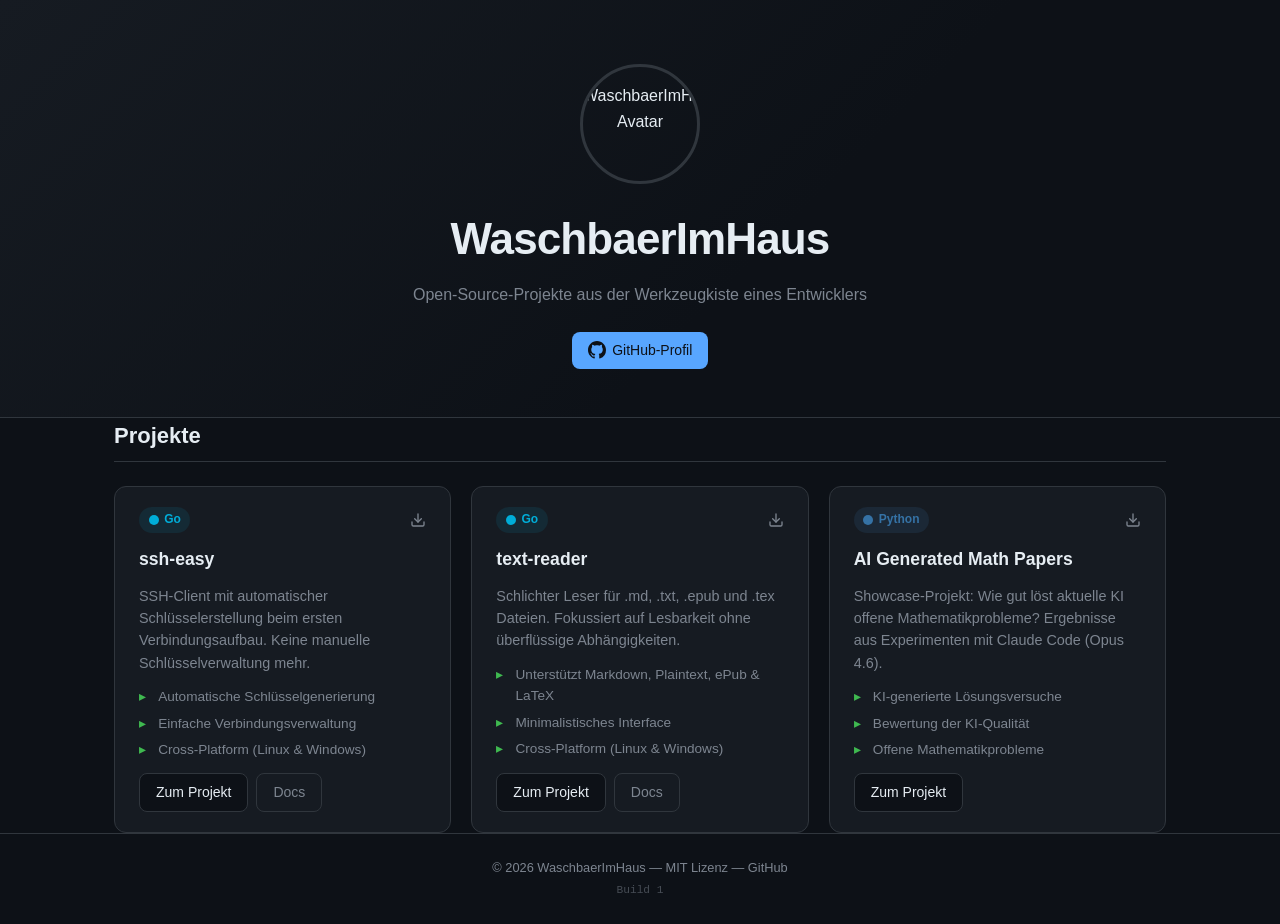
==== index.html @ d4f712e7 "Add GitHub Pages landing page (Build 1) - Modern dark landing page showcasing all 3 projects (ssh-ea" ====
<!DOCTYPE html>
<!--
	@file index.html
	@brief Startseite des GitHub-Profils von WaschbaerImHaus.
	       Zeigt alle Projekte übersichtlich an.
	@author Kurt Ingwer
	@lastModified 2026-03-28
-->
<html lang="de">
<head>
	<meta charset="UTF-8">
	<meta name="viewport" content="width=device-width, initial-scale=1.0">
	<meta name="description" content="WaschbaerImHaus – GitHub-Projekte: SSH-Client, Text-Reader und KI-Mathematik">
	<title>WaschbaerImHaus – Projekte</title>
	<link rel="stylesheet" href="style.css">
	<link rel="icon" href="favicon.svg" type="image/svg+xml">
</head>
<body>
	<!-- ===== Header / Hero ===== -->
	<header class="hero">
		<div class="hero-inner">
			<div class="avatar-wrap">
				<img
					src="https://github.com/WaschbaerImHaus.png"
					alt="WaschbaerImHaus Avatar"
					class="avatar"
					width="120"
					height="120"
				>
			</div>
			<h1>WaschbaerImHaus</h1>
			<p class="tagline">Open-Source-Projekte aus der Werkzeugkiste eines Entwicklers</p>
			<div class="hero-links">
				<a href="https://github.com/WaschbaerImHaus" target="_blank" rel="noopener" class="btn btn-primary">
					<svg xmlns="http://www.w3.org/2000/svg" width="18" height="18" viewBox="0 0 24 24" fill="currentColor" aria-hidden="true"><path d="M12 0C5.37 0 0 5.37 0 12c0 5.31 3.435 9.795 8.205 11.385.6.105.825-.255.825-.57 0-.285-.015-1.23-.015-2.235-3.015.555-3.795-.735-4.035-1.41-.135-.345-.72-1.41-1.23-1.695-.42-.225-1.02-.78-.015-.795.945-.015 1.62.87 1.845 1.23 1.08 1.815 2.805 1.305 3.495.99.105-.78.42-1.305.765-1.605-2.67-.3-5.46-1.335-5.46-5.925 0-1.305.465-2.385 1.23-3.225-.12-.3-.54-1.53.12-3.18 0 0 1.005-.315 3.3 1.23.96-.27 1.98-.405 3-.405s2.04.135 3 .405c2.295-1.56 3.3-1.23 3.3-1.23.66 1.65.24 2.88.12 3.18.765.84 1.23 1.905 1.23 3.225 0 4.605-2.805 5.625-5.475 5.925.435.375.81 1.095.81 2.22 0 1.605-.015 2.895-.015 3.3 0 .315.225.69.825.57A12.02 12.02 0 0 0 24 12c0-6.63-5.37-12-12-12z"/></svg>
					GitHub-Profil
				</a>
			</div>
		</div>
	</header>

	<!-- ===== Projekte ===== -->
	<main class="container">
		<h2 class="section-title">Projekte</h2>

		<div class="projects-grid">

			<!-- ssh-easy -->
			<article class="card" data-lang="Go">
				<div class="card-header">
					<span class="lang-badge go">Go</span>
					<div class="card-icons">
						<a href="https://github.com/WaschbaerImHaus/ssh-easy/releases" target="_blank" rel="noopener" title="Releases" class="icon-link">
							<svg xmlns="http://www.w3.org/2000/svg" width="16" height="16" viewBox="0 0 24 24" fill="none" stroke="currentColor" stroke-width="2" stroke-linecap="round" stroke-linejoin="round" aria-hidden="true"><path d="M21 15v4a2 2 0 0 1-2 2H5a2 2 0 0 1-2-2v-4"/><polyline points="7 10 12 15 17 10"/><line x1="12" y1="15" x2="12" y2="3"/></svg>
						</a>
					</div>
				</div>
				<h3>ssh-easy</h3>
				<p class="card-desc">SSH-Client mit automatischer Schlüsselerstellung beim ersten Verbindungsaufbau. Keine manuelle Schlüsselverwaltung mehr.</p>
				<ul class="feature-list">
					<li>Automatische Schlüsselgenerierung</li>
					<li>Einfache Verbindungsverwaltung</li>
					<li>Cross-Platform (Linux &amp; Windows)</li>
				</ul>
				<div class="card-footer">
					<a href="https://github.com/WaschbaerImHaus/ssh-easy" target="_blank" rel="noopener" class="btn btn-secondary">Zum Projekt</a>
					<a href="https://waschbaer.github.io/ssh-easy" target="_blank" rel="noopener" class="btn btn-ghost">Docs</a>
				</div>
			</article>

			<!-- text-reader -->
			<article class="card" data-lang="Go">
				<div class="card-header">
					<span class="lang-badge go">Go</span>
					<div class="card-icons">
						<a href="https://github.com/WaschbaerImHaus/text-reader/releases" target="_blank" rel="noopener" title="Releases" class="icon-link">
							<svg xmlns="http://www.w3.org/2000/svg" width="16" height="16" viewBox="0 0 24 24" fill="none" stroke="currentColor" stroke-width="2" stroke-linecap="round" stroke-linejoin="round" aria-hidden="true"><path d="M21 15v4a2 2 0 0 1-2 2H5a2 2 0 0 1-2-2v-4"/><polyline points="7 10 12 15 17 10"/><line x1="12" y1="15" x2="12" y2="3"/></svg>
						</a>
					</div>
				</div>
				<h3>text-reader</h3>
				<p class="card-desc">Schlichter Leser für .md, .txt, .epub und .tex Dateien. Fokussiert auf Lesbarkeit ohne überflüssige Abhängigkeiten.</p>
				<ul class="feature-list">
					<li>Unterstützt Markdown, Plaintext, ePub &amp; LaTeX</li>
					<li>Minimalistisches Interface</li>
					<li>Cross-Platform (Linux &amp; Windows)</li>
				</ul>
				<div class="card-footer">
					<a href="https://github.com/WaschbaerImHaus/text-reader" target="_blank" rel="noopener" class="btn btn-secondary">Zum Projekt</a>
					<a href="https://waschbaer.github.io/text-reader" target="_blank" rel="noopener" class="btn btn-ghost">Docs</a>
				</div>
			</article>

			<!-- ai-generated-math-papers -->
			<article class="card" data-lang="Python">
				<div class="card-header">
					<span class="lang-badge python">Python</span>
					<div class="card-icons">
						<a href="https://github.com/WaschbaerImHaus/ai-generated-math-papers/releases" target="_blank" rel="noopener" title="Releases" class="icon-link">
							<svg xmlns="http://www.w3.org/2000/svg" width="16" height="16" viewBox="0 0 24 24" fill="none" stroke="currentColor" stroke-width="2" stroke-linecap="round" stroke-linejoin="round" aria-hidden="true"><path d="M21 15v4a2 2 0 0 1-2 2H5a2 2 0 0 1-2-2v-4"/><polyline points="7 10 12 15 17 10"/><line x1="12" y1="15" x2="12" y2="3"/></svg>
						</a>
					</div>
				</div>
				<h3>AI Generated Math Papers</h3>
				<p class="card-desc">Showcase-Projekt: Wie gut löst aktuelle KI offene Mathematikprobleme? Ergebnisse aus Experimenten mit Claude Code (Opus 4.6).</p>
				<ul class="feature-list">
					<li>KI-generierte Lösungsversuche</li>
					<li>Bewertung der KI-Qualität</li>
					<li>Offene Mathematikprobleme</li>
				</ul>
				<div class="card-footer">
					<a href="https://github.com/WaschbaerImHaus/ai-generated-math-papers" target="_blank" rel="noopener" class="btn btn-secondary">Zum Projekt</a>
				</div>
			</article>

		</div>
	</main>

	<!-- ===== Footer ===== -->
	<footer class="site-footer">
		<p>
			&copy; 2026 WaschbaerImHaus &mdash; MIT Lizenz &mdash;
			<a href="https://github.com/WaschbaerImHaus" target="_blank" rel="noopener">GitHub</a>
		</p>
		<p class="build-info">Build 1</p>
	</footer>
</body>
</html>
---- style.css ----
/*
 * @file style.css
 * @brief Stildefinitionen für die WaschbaerImHaus GitHub Page.
 *        Modernes, dunkles Design mit Akzentfarben je Programmiersprache.
 * @author Kurt Ingwer
 * @lastModified 2026-03-28
 */

/* ===== CSS-Variablen ===== */
:root {
	/* Farben */
	--bg-primary:    #0d1117;   /* GitHub-Dunkelhintergrund */
	--bg-secondary:  #161b22;   /* Karten-Hintergrund */
	--bg-hover:      #1c2128;   /* Hover-Zustand */
	--border:        #30363d;   /* Rahmenfarbe */
	--text-primary:  #e6edf3;   /* Haupttext */
	--text-muted:    #7d8590;   /* Gedämpfter Text */
	--accent-blue:   #58a6ff;   /* Link-Farbe */
	--accent-green:  #3fb950;   /* Erfolg */

	/* Sprach-Badges */
	--go-color:      #00add8;
	--python-color:  #3572a5;

	/* Abstände */
	--radius:        8px;
	--radius-lg:     12px;

	/* Typografie */
	--font-sans: -apple-system, BlinkMacSystemFont, "Segoe UI", Helvetica, Arial, sans-serif;
	--font-mono: "SFMono-Regular", Consolas, "Liberation Mono", Menlo, monospace;
}

/* ===== Reset & Basis ===== */
*, *::before, *::after {
	box-sizing: border-box;
	margin: 0;
	padding: 0;
}

html {
	scroll-behavior: smooth;
}

body {
	background-color: var(--bg-primary);
	color: var(--text-primary);
	font-family: var(--font-sans);
	font-size: 16px;
	line-height: 1.6;
	min-height: 100vh;
	display: flex;
	flex-direction: column;
}

a {
	color: var(--accent-blue);
	text-decoration: none;
}

a:hover {
	text-decoration: underline;
}

img {
	display: block;
	max-width: 100%;
}

ul {
	list-style: none;
}

/* ===== Hilfklassen ===== */
.container {
	width: 100%;
	max-width: 1100px;
	margin: 0 auto;
	padding: 0 1.5rem;
}

/* ===== Buttons ===== */
.btn {
	display: inline-flex;
	align-items: center;
	gap: 0.4rem;
	padding: 0.45rem 1rem;
	border-radius: var(--radius);
	font-size: 0.875rem;
	font-weight: 500;
	cursor: pointer;
	transition: background 0.15s, opacity 0.15s;
	text-decoration: none;
}

.btn:hover {
	text-decoration: none;
	opacity: 0.85;
}

.btn-primary {
	background: var(--accent-blue);
	color: var(--bg-primary);
}

.btn-secondary {
	background: var(--bg-primary);
	color: var(--text-primary);
	border: 1px solid var(--border);
}

.btn-secondary:hover {
	background: var(--bg-hover);
}

.btn-ghost {
	background: transparent;
	color: var(--text-muted);
	border: 1px solid var(--border);
}

.btn-ghost:hover {
	background: var(--bg-hover);
	color: var(--text-primary);
}

/* ===== Hero / Header ===== */
.hero {
	background: linear-gradient(135deg, #161b22 0%, #0d1117 60%);
	border-bottom: 1px solid var(--border);
	padding: 4rem 1.5rem 3rem;
	text-align: center;
}

.hero-inner {
	max-width: 640px;
	margin: 0 auto;
}

.avatar-wrap {
	margin-bottom: 1.25rem;
}

.avatar {
	border-radius: 50%;
	border: 3px solid var(--border);
	margin: 0 auto;
	transition: transform 0.3s;
}

.avatar:hover {
	transform: scale(1.05);
}

.hero h1 {
	font-size: clamp(1.75rem, 4vw, 2.75rem);
	font-weight: 700;
	letter-spacing: -0.02em;
	margin-bottom: 0.5rem;
}

.tagline {
	color: var(--text-muted);
	font-size: 1rem;
	margin-bottom: 1.5rem;
}

.hero-links {
	display: flex;
	justify-content: center;
	gap: 0.75rem;
	flex-wrap: wrap;
}

/* ===== Hauptinhalt ===== */
main {
	flex: 1;
	padding: 3rem 1.5rem;
}

.section-title {
	font-size: 1.375rem;
	font-weight: 600;
	margin-bottom: 1.5rem;
	padding-bottom: 0.5rem;
	border-bottom: 1px solid var(--border);
}

/* ===== Projektraster ===== */
.projects-grid {
	display: grid;
	grid-template-columns: repeat(auto-fill, minmax(300px, 1fr));
	gap: 1.25rem;
}

/* ===== Karten ===== */
.card {
	background: var(--bg-secondary);
	border: 1px solid var(--border);
	border-radius: var(--radius-lg);
	padding: 1.25rem 1.5rem;
	display: flex;
	flex-direction: column;
	gap: 0.75rem;
	transition: border-color 0.2s, box-shadow 0.2s;
}

.card:hover {
	border-color: var(--accent-blue);
	box-shadow: 0 0 0 1px rgba(88, 166, 255, 0.15);
}

.card-header {
	display: flex;
	align-items: center;
	justify-content: space-between;
}

.card-icons {
	display: flex;
	gap: 0.5rem;
}

.icon-link {
	color: var(--text-muted);
	display: flex;
	align-items: center;
	transition: color 0.15s;
}

.icon-link:hover {
	color: var(--accent-blue);
	text-decoration: none;
}

/* ===== Sprach-Badges ===== */
.lang-badge {
	display: inline-flex;
	align-items: center;
	gap: 0.35rem;
	font-size: 0.75rem;
	font-weight: 600;
	padding: 0.2rem 0.6rem;
	border-radius: 999px;
}

.lang-badge::before {
	content: "";
	display: inline-block;
	width: 10px;
	height: 10px;
	border-radius: 50%;
}

.lang-badge.go {
	color: var(--go-color);
	background: rgba(0, 173, 216, 0.1);
}

.lang-badge.go::before {
	background: var(--go-color);
}

.lang-badge.python {
	color: var(--python-color);
	background: rgba(53, 114, 165, 0.15);
}

.lang-badge.python::before {
	background: var(--python-color);
}

/* ===== Karten-Text ===== */
.card h3 {
	font-size: 1.1rem;
	font-weight: 600;
}

.card-desc {
	color: var(--text-muted);
	font-size: 0.9rem;
	line-height: 1.55;
}

/* ===== Feature-Liste ===== */
.feature-list {
	display: flex;
	flex-direction: column;
	gap: 0.3rem;
}

.feature-list li {
	font-size: 0.85rem;
	color: var(--text-muted);
	padding-left: 1.2rem;
	position: relative;
}

.feature-list li::before {
	content: "▸";
	position: absolute;
	left: 0;
	color: var(--accent-green);
}

/* ===== Karten-Footer ===== */
.card-footer {
	margin-top: auto;
	display: flex;
	gap: 0.5rem;
	flex-wrap: wrap;
}

/* ===== Site-Footer ===== */
.site-footer {
	border-top: 1px solid var(--border);
	padding: 1.5rem;
	text-align: center;
	font-size: 0.8rem;
	color: var(--text-muted);
	display: flex;
	flex-direction: column;
	gap: 0.25rem;
}

.site-footer a {
	color: var(--text-muted);
}

.site-footer a:hover {
	color: var(--accent-blue);
}

.build-info {
	font-family: var(--font-mono);
	font-size: 0.7rem;
	opacity: 0.5;
}

/* ===== Responsive ===== */
@media (max-width: 640px) {
	.hero {
		padding: 2.5rem 1rem 2rem;
	}

	.projects-grid {
		grid-template-columns: 1fr;
	}

	.card {
		padding: 1rem;
	}
}
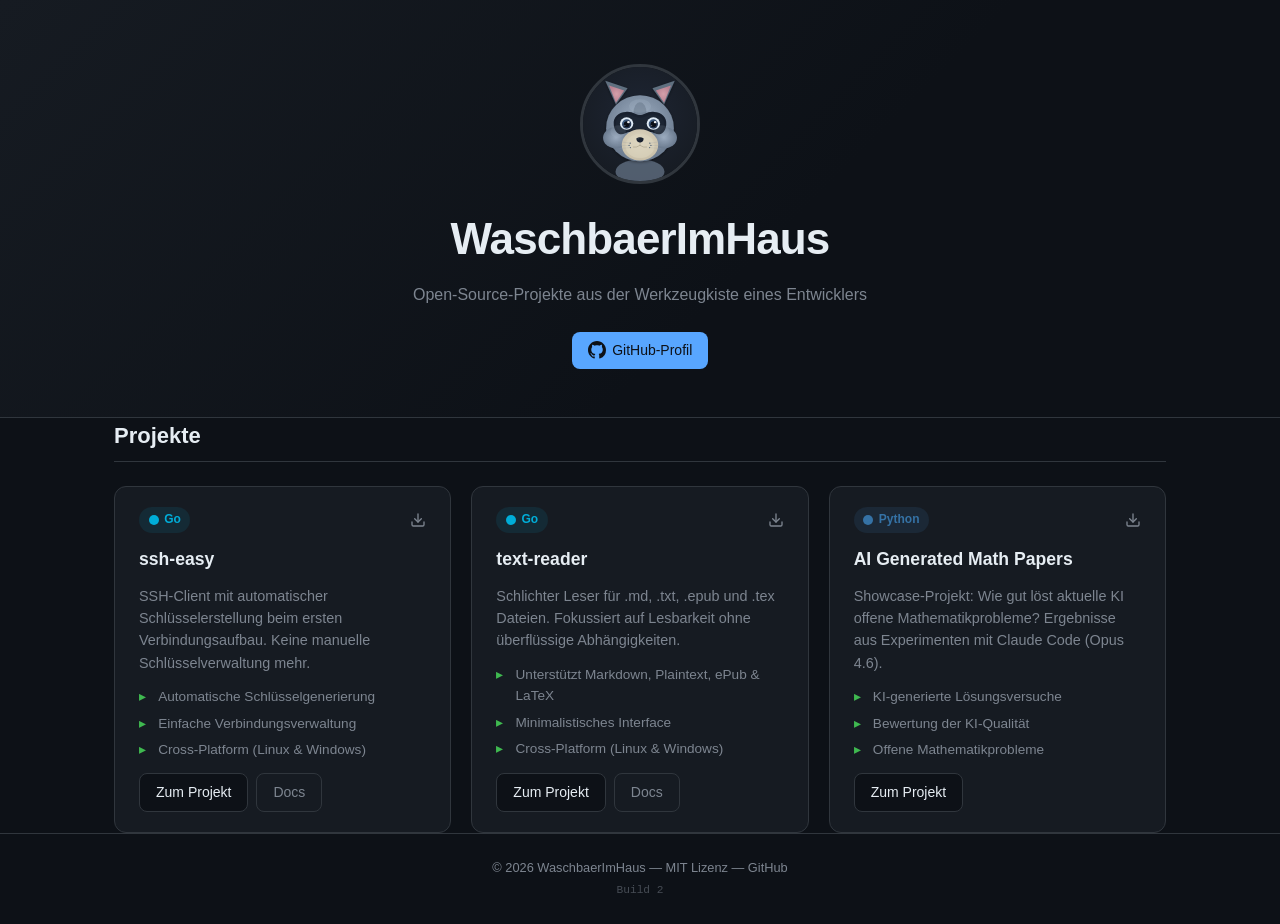
==== commit 4e630bfc: "Add raccoon SVG avatar, use as favicon and profile image (Build 2) - Hand-crafted vector raccoon hea" ====
--- a/index.html
+++ b/index.html
@@ -13,7 +13,7 @@
 	<meta name="description" content="WaschbaerImHaus – GitHub-Projekte: SSH-Client, Text-Reader und KI-Mathematik">
 	<title>WaschbaerImHaus – Projekte</title>
 	<link rel="stylesheet" href="style.css">
-	<link rel="icon" href="favicon.svg" type="image/svg+xml">
+	<link rel="icon" href="avatar.svg" type="image/svg+xml">
 </head>
 <body>
 	<!-- ===== Header / Hero ===== -->
@@ -21,8 +21,8 @@
 		<div class="hero-inner">
 			<div class="avatar-wrap">
 				<img
-					src="https://github.com/WaschbaerImHaus.png"
-					alt="WaschbaerImHaus Avatar"
+					src="avatar.svg"
+					alt="WaschbaerImHaus – Waschbär Avatar"
 					class="avatar"
 					width="120"
 					height="120"
@@ -122,7 +122,7 @@
 			&copy; 2026 WaschbaerImHaus &mdash; MIT Lizenz &mdash;
 			<a href="https://github.com/WaschbaerImHaus" target="_blank" rel="noopener">GitHub</a>
 		</p>
-		<p class="build-info">Build 1</p>
+		<p class="build-info">Build 2</p>
 	</footer>
 </body>
 </html>
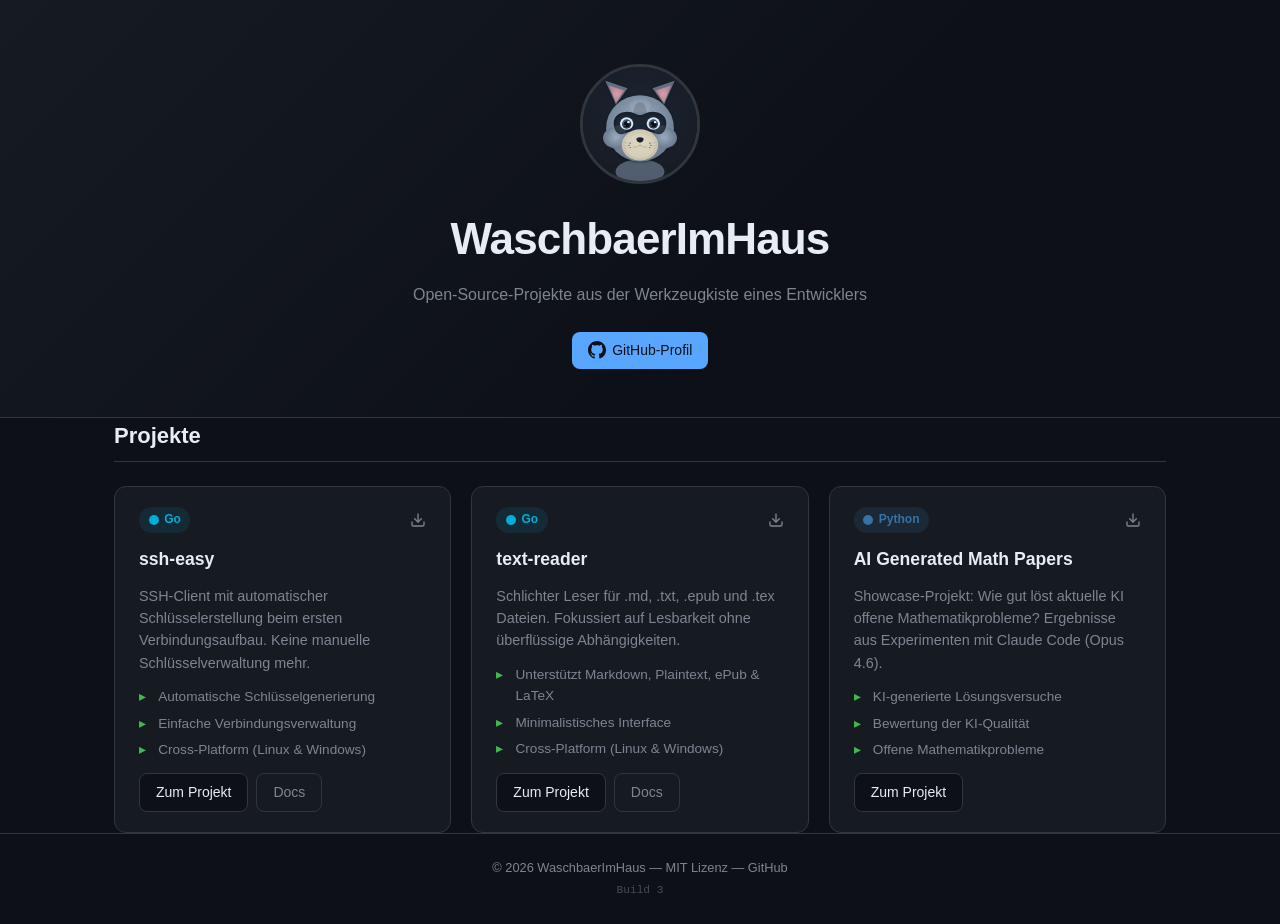
==== commit 1261ce19: "Add avatar.png for GitHub profile upload (Build 3) Co-Authored-By: Claude Sonnet 4.6 <noreply@anthro" ====
--- a/index.html
+++ b/index.html
@@ -122,7 +122,7 @@
 			&copy; 2026 WaschbaerImHaus &mdash; MIT Lizenz &mdash;
 			<a href="https://github.com/WaschbaerImHaus" target="_blank" rel="noopener">GitHub</a>
 		</p>
-		<p class="build-info">Build 2</p>
+		<p class="build-info">Build 3</p>
 	</footer>
 </body>
 </html>
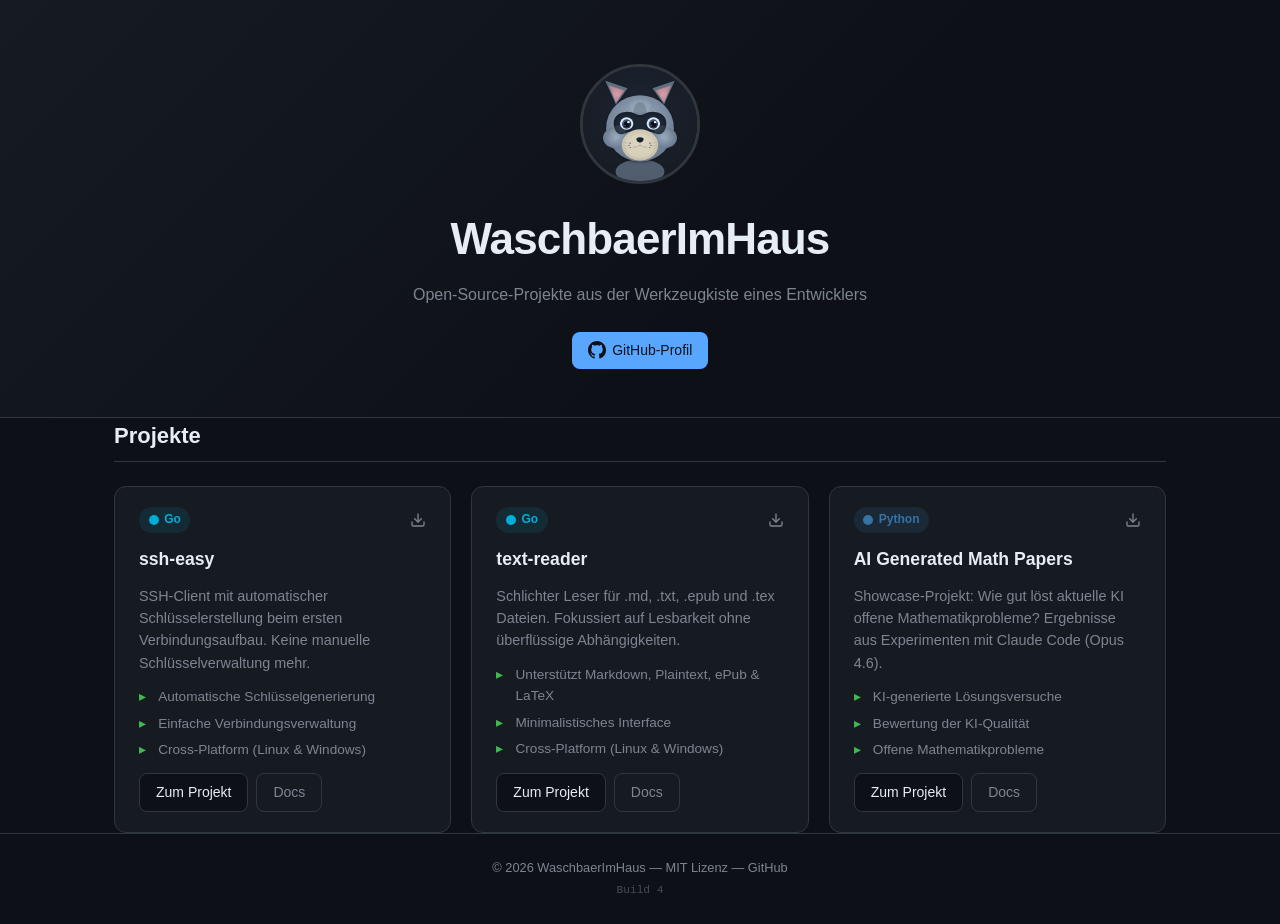
==== commit d5dcea10: "Fix doc page links: correct domain and add missing ai-generated-math-papers link (Build 4) Co-Author" ====
--- a/index.html
+++ b/index.html
@@ -4,7 +4,7 @@
 	@brief Startseite des GitHub-Profils von WaschbaerImHaus.
 	       Zeigt alle Projekte übersichtlich an.
 	@author Kurt Ingwer
-	@lastModified 2026-03-28
+	@lastModified 2026-03-28 (Build 4)
 -->
 <html lang="de">
 <head>
@@ -64,7 +64,7 @@
 				</ul>
 				<div class="card-footer">
 					<a href="https://github.com/WaschbaerImHaus/ssh-easy" target="_blank" rel="noopener" class="btn btn-secondary">Zum Projekt</a>
-					<a href="https://waschbaer.github.io/ssh-easy" target="_blank" rel="noopener" class="btn btn-ghost">Docs</a>
+					<a href="https://waschbaerimhaus.github.io/ssh-easy" target="_blank" rel="noopener" class="btn btn-ghost">Docs</a>
 				</div>
 			</article>
 
@@ -87,7 +87,7 @@
 				</ul>
 				<div class="card-footer">
 					<a href="https://github.com/WaschbaerImHaus/text-reader" target="_blank" rel="noopener" class="btn btn-secondary">Zum Projekt</a>
-					<a href="https://waschbaer.github.io/text-reader" target="_blank" rel="noopener" class="btn btn-ghost">Docs</a>
+					<a href="https://waschbaerimhaus.github.io/text-reader" target="_blank" rel="noopener" class="btn btn-ghost">Docs</a>
 				</div>
 			</article>
 
@@ -110,6 +110,7 @@
 				</ul>
 				<div class="card-footer">
 					<a href="https://github.com/WaschbaerImHaus/ai-generated-math-papers" target="_blank" rel="noopener" class="btn btn-secondary">Zum Projekt</a>
+					<a href="https://waschbaerimhaus.github.io/ai-generated-math-papers" target="_blank" rel="noopener" class="btn btn-ghost">Docs</a>
 				</div>
 			</article>
 
@@ -122,7 +123,7 @@
 			&copy; 2026 WaschbaerImHaus &mdash; MIT Lizenz &mdash;
 			<a href="https://github.com/WaschbaerImHaus" target="_blank" rel="noopener">GitHub</a>
 		</p>
-		<p class="build-info">Build 3</p>
+		<p class="build-info">Build 4</p>
 	</footer>
 </body>
 </html>
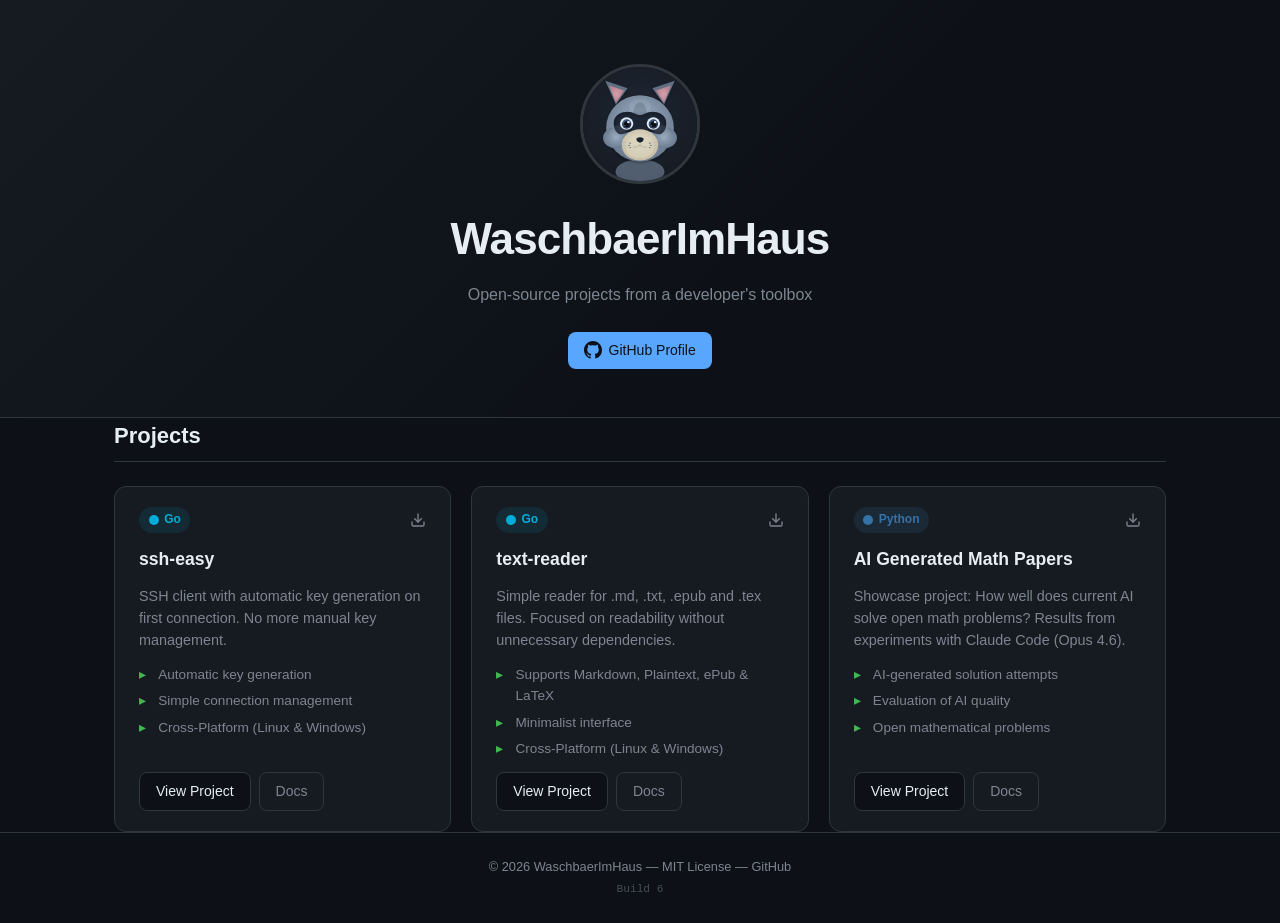
==== commit 4b8b79c1: "Translate page to English as default, auto-switch to German for de-locale browsers (Build 6) Co-Auth" ====
--- a/index.html
+++ b/index.html
@@ -3,15 +3,17 @@
 	@file index.html
 	@brief Startseite des GitHub-Profils von WaschbaerImHaus.
 	       Zeigt alle Projekte übersichtlich an.
+	       Standardsprache: Englisch. Deutsch wird automatisch geladen,
+	       wenn der Browser eine deutsche Spracheinstellung meldet.
 	@author Kurt Ingwer
-	@lastModified 2026-03-28 (Build 4)
+	@lastModified 2026-03-29 (Build 6)
 -->
-<html lang="de">
+<html lang="en">
 <head>
 	<meta charset="UTF-8">
 	<meta name="viewport" content="width=device-width, initial-scale=1.0">
-	<meta name="description" content="WaschbaerImHaus – GitHub-Projekte: SSH-Client, Text-Reader und KI-Mathematik">
-	<title>WaschbaerImHaus – Projekte</title>
+	<meta name="description" id="meta-description" content="WaschbaerImHaus – GitHub projects: SSH client, text reader and AI mathematics">
+	<title id="page-title">WaschbaerImHaus – Projects</title>
 	<link rel="stylesheet" href="style.css">
 	<link rel="icon" href="avatar.svg" type="image/svg+xml">
 </head>
@@ -22,26 +24,26 @@
 			<div class="avatar-wrap">
 				<img
 					src="avatar.svg"
-					alt="WaschbaerImHaus – Waschbär Avatar"
+					alt="WaschbaerImHaus – Raccoon Avatar"
 					class="avatar"
 					width="120"
 					height="120"
 				>
 			</div>
 			<h1>WaschbaerImHaus</h1>
-			<p class="tagline">Open-Source-Projekte aus der Werkzeugkiste eines Entwicklers</p>
+			<p class="tagline" data-i18n="tagline">Open-source projects from a developer's toolbox</p>
 			<div class="hero-links">
 				<a href="https://github.com/WaschbaerImHaus" target="_blank" rel="noopener" class="btn btn-primary">
 					<svg xmlns="http://www.w3.org/2000/svg" width="18" height="18" viewBox="0 0 24 24" fill="currentColor" aria-hidden="true"><path d="M12 0C5.37 0 0 5.37 0 12c0 5.31 3.435 9.795 8.205 11.385.6.105.825-.255.825-.57 0-.285-.015-1.23-.015-2.235-3.015.555-3.795-.735-4.035-1.41-.135-.345-.72-1.41-1.23-1.695-.42-.225-1.02-.78-.015-.795.945-.015 1.62.87 1.845 1.23 1.08 1.815 2.805 1.305 3.495.99.105-.78.42-1.305.765-1.605-2.67-.3-5.46-1.335-5.46-5.925 0-1.305.465-2.385 1.23-3.225-.12-.3-.54-1.53.12-3.18 0 0 1.005-.315 3.3 1.23.96-.27 1.98-.405 3-.405s2.04.135 3 .405c2.295-1.56 3.3-1.23 3.3-1.23.66 1.65.24 2.88.12 3.18.765.84 1.23 1.905 1.23 3.225 0 4.605-2.805 5.625-5.475 5.925.435.375.81 1.095.81 2.22 0 1.605-.015 2.895-.015 3.3 0 .315.225.69.825.57A12.02 12.02 0 0 0 24 12c0-6.63-5.37-12-12-12z"/></svg>
-					GitHub-Profil
+					<span data-i18n="github-btn">GitHub Profile</span>
 				</a>
 			</div>
 		</div>
 	</header>
 
-	<!-- ===== Projekte ===== -->
+	<!-- ===== Projekte / Projects ===== -->
 	<main class="container">
-		<h2 class="section-title">Projekte</h2>
+		<h2 class="section-title" data-i18n="section-projects">Projects</h2>
 
 		<div class="projects-grid">
 
@@ -56,14 +58,14 @@
 					</div>
 				</div>
 				<h3>ssh-easy</h3>
-				<p class="card-desc">SSH-Client mit automatischer Schlüsselerstellung beim ersten Verbindungsaufbau. Keine manuelle Schlüsselverwaltung mehr.</p>
+				<p class="card-desc" data-i18n="ssh-easy-desc">SSH client with automatic key generation on first connection. No more manual key management.</p>
 				<ul class="feature-list">
-					<li>Automatische Schlüsselgenerierung</li>
-					<li>Einfache Verbindungsverwaltung</li>
-					<li>Cross-Platform (Linux &amp; Windows)</li>
+					<li data-i18n="ssh-easy-f1">Automatic key generation</li>
+					<li data-i18n="ssh-easy-f2">Simple connection management</li>
+					<li data-i18n="ssh-easy-f3">Cross-Platform (Linux &amp; Windows)</li>
 				</ul>
 				<div class="card-footer">
-					<a href="https://github.com/WaschbaerImHaus/ssh-easy" target="_blank" rel="noopener" class="btn btn-secondary">Zum Projekt</a>
+					<a href="https://github.com/WaschbaerImHaus/ssh-easy" target="_blank" rel="noopener" class="btn btn-secondary" data-i18n="btn-project">View Project</a>
 					<a href="https://waschbaerimhaus.github.io/ssh-easy" target="_blank" rel="noopener" class="btn btn-ghost">Docs</a>
 				</div>
 			</article>
@@ -79,14 +81,14 @@
 					</div>
 				</div>
 				<h3>text-reader</h3>
-				<p class="card-desc">Schlichter Leser für .md, .txt, .epub und .tex Dateien. Fokussiert auf Lesbarkeit ohne überflüssige Abhängigkeiten.</p>
+				<p class="card-desc" data-i18n="text-reader-desc">Simple reader for .md, .txt, .epub and .tex files. Focused on readability without unnecessary dependencies.</p>
 				<ul class="feature-list">
-					<li>Unterstützt Markdown, Plaintext, ePub &amp; LaTeX</li>
-					<li>Minimalistisches Interface</li>
-					<li>Cross-Platform (Linux &amp; Windows)</li>
+					<li data-i18n="text-reader-f1">Supports Markdown, Plaintext, ePub &amp; LaTeX</li>
+					<li data-i18n="text-reader-f2">Minimalist interface</li>
+					<li data-i18n="text-reader-f3">Cross-Platform (Linux &amp; Windows)</li>
 				</ul>
 				<div class="card-footer">
-					<a href="https://github.com/WaschbaerImHaus/text-reader" target="_blank" rel="noopener" class="btn btn-secondary">Zum Projekt</a>
+					<a href="https://github.com/WaschbaerImHaus/text-reader" target="_blank" rel="noopener" class="btn btn-secondary" data-i18n="btn-project">View Project</a>
 					<a href="https://waschbaerimhaus.github.io/text-reader" target="_blank" rel="noopener" class="btn btn-ghost">Docs</a>
 				</div>
 			</article>
@@ -102,14 +104,14 @@
 					</div>
 				</div>
 				<h3>AI Generated Math Papers</h3>
-				<p class="card-desc">Showcase-Projekt: Wie gut löst aktuelle KI offene Mathematikprobleme? Ergebnisse aus Experimenten mit Claude Code (Opus 4.6).</p>
+				<p class="card-desc" data-i18n="math-desc">Showcase project: How well does current AI solve open math problems? Results from experiments with Claude Code (Opus 4.6).</p>
 				<ul class="feature-list">
-					<li>KI-generierte Lösungsversuche</li>
-					<li>Bewertung der KI-Qualität</li>
-					<li>Offene Mathematikprobleme</li>
+					<li data-i18n="math-f1">AI-generated solution attempts</li>
+					<li data-i18n="math-f2">Evaluation of AI quality</li>
+					<li data-i18n="math-f3">Open mathematical problems</li>
 				</ul>
 				<div class="card-footer">
-					<a href="https://github.com/WaschbaerImHaus/ai-generated-math-papers" target="_blank" rel="noopener" class="btn btn-secondary">Zum Projekt</a>
+					<a href="https://github.com/WaschbaerImHaus/ai-generated-math-papers" target="_blank" rel="noopener" class="btn btn-secondary" data-i18n="btn-project">View Project</a>
 					<a href="https://waschbaerimhaus.github.io/ai-generated-math-papers" target="_blank" rel="noopener" class="btn btn-ghost">Docs</a>
 				</div>
 			</article>
@@ -120,10 +122,99 @@
 	<!-- ===== Footer ===== -->
 	<footer class="site-footer">
 		<p>
-			&copy; 2026 WaschbaerImHaus &mdash; MIT Lizenz &mdash;
+			&copy; 2026 WaschbaerImHaus &mdash; <span data-i18n="footer-license">MIT License</span> &mdash;
 			<a href="https://github.com/WaschbaerImHaus" target="_blank" rel="noopener">GitHub</a>
 		</p>
-		<p class="build-info">Build 4</p>
+		<p class="build-info">Build 6</p>
 	</footer>
+
+	<!-- ===== Internationalisierung (i18n) ===== -->
+	<script>
+		/**
+		 * @brief Sprachübersetzungen für die Seite.
+		 *        Standardsprache ist Englisch. Deutsch wird geladen,
+		 *        wenn der Browser eine deutsche Spracheinstellung meldet.
+		 * @author Kurt Ingwer
+		 * @lastModified 2026-03-29
+		 */
+
+		// Alle deutschen Übersetzungen als Wörterbuch
+		var translations = {
+			de: {
+				"tagline":          "Open-Source-Projekte aus der Werkzeugkiste eines Entwicklers",
+				"github-btn":       "GitHub-Profil",
+				"section-projects": "Projekte",
+				"btn-project":      "Zum Projekt",
+
+				// ssh-easy
+				"ssh-easy-desc": "SSH-Client mit automatischer Schlüsselerstellung beim ersten Verbindungsaufbau. Keine manuelle Schlüsselverwaltung mehr.",
+				"ssh-easy-f1":   "Automatische Schlüsselgenerierung",
+				"ssh-easy-f2":   "Einfache Verbindungsverwaltung",
+				"ssh-easy-f3":   "Cross-Platform (Linux &amp; Windows)",
+
+				// text-reader
+				"text-reader-desc": "Schlichter Leser für .md, .txt, .epub und .tex Dateien. Fokussiert auf Lesbarkeit ohne überflüssige Abhängigkeiten.",
+				"text-reader-f1":   "Unterstützt Markdown, Plaintext, ePub &amp; LaTeX",
+				"text-reader-f2":   "Minimalistisches Interface",
+				"text-reader-f3":   "Cross-Platform (Linux &amp; Windows)",
+
+				// ai-generated-math-papers
+				"math-desc": "Showcase-Projekt: Wie gut löst aktuelle KI offene Mathematikprobleme? Ergebnisse aus Experimenten mit Claude Code (Opus 4.6).",
+				"math-f1":   "KI-generierte Lösungsversuche",
+				"math-f2":   "Bewertung der KI-Qualität",
+				"math-f3":   "Offene Mathematikprobleme",
+
+				// Footer
+				"footer-license": "MIT Lizenz",
+
+				// Meta-Tags
+				"_title":       "WaschbaerImHaus – Projekte",
+				"_description": "WaschbaerImHaus – GitHub-Projekte: SSH-Client, Text-Reader und KI-Mathematik",
+				"_lang":        "de",
+				"_alt-avatar":  "WaschbaerImHaus – Waschbär Avatar"
+			}
+		};
+
+		/**
+		 * @brief Wendet eine Sprache auf alle übersetzten Elemente an.
+		 * @param {string} lang - Sprachcode (z. B. "de")
+		 */
+		function applyLanguage(lang) {
+			var dict = translations[lang];
+			if (!dict) return; // Keine Übersetzung vorhanden, Standardsprache bleibt
+
+			// HTML-lang-Attribut aktualisieren
+			document.documentElement.lang = dict["_lang"] || lang;
+
+			// Seitentitel und Meta-Description tauschen
+			if (dict["_title"])       document.title = dict["_title"];
+			if (dict["_description"]) document.getElementById("meta-description").setAttribute("content", dict["_description"]);
+
+			// Avatar-Alt-Text tauschen
+			if (dict["_alt-avatar"]) {
+				var avatar = document.querySelector(".avatar");
+				if (avatar) avatar.setAttribute("alt", dict["_alt-avatar"]);
+			}
+
+			// Alle Elemente mit data-i18n-Attribut übersetzen
+			var elements = document.querySelectorAll("[data-i18n]");
+			for (var i = 0; i < elements.length; i++) {
+				var key  = elements[i].getAttribute("data-i18n");
+				var text = dict[key];
+				if (text !== undefined) {
+					elements[i].innerHTML = text;
+				}
+			}
+		}
+
+		// Browserspracheinstellung prüfen und ggf. Deutsch laden
+		(function () {
+			var browserLang = (navigator.language || navigator.userLanguage || "").toLowerCase();
+			// Deutsch erkennen: "de", "de-de", "de-at", "de-ch" usw.
+			if (browserLang.indexOf("de") === 0) {
+				applyLanguage("de");
+			}
+		})();
+	</script>
 </body>
 </html>
